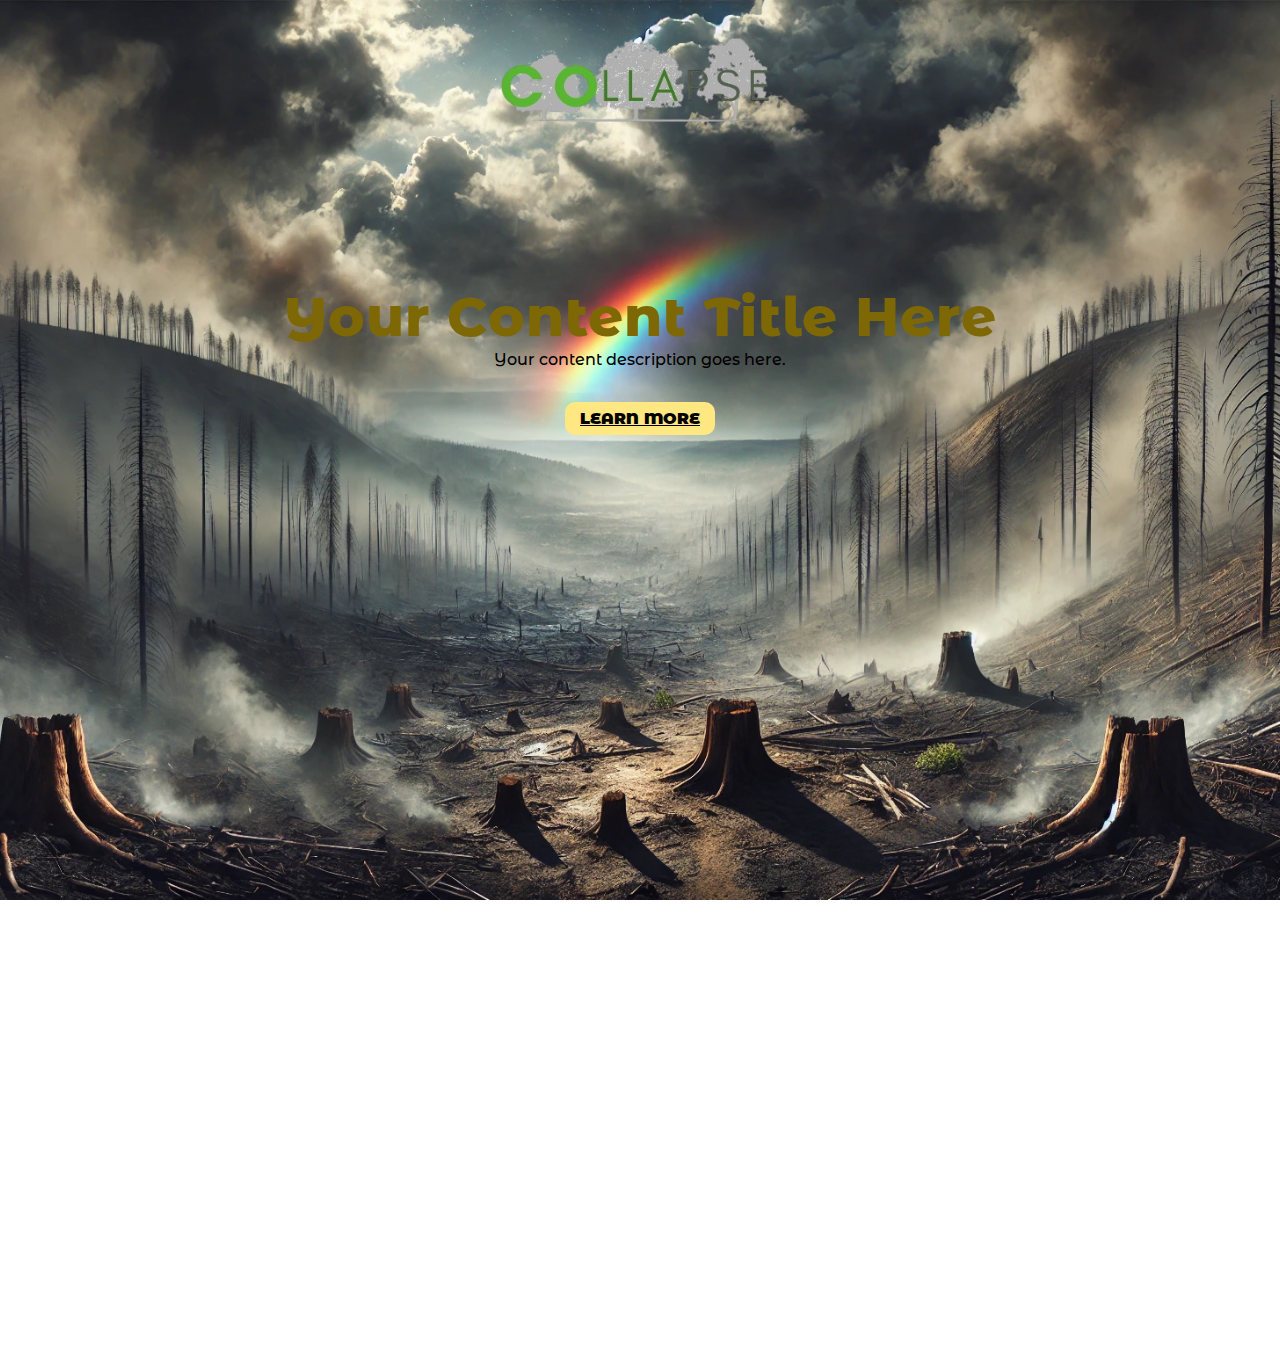
==== index.html @ cd017ec6 "Added a new page for generating the content" ====
<!DOCTYPE html>
<html lang="en">
<head>
  <meta charset="UTF-8" />
  <meta http-equiv="X-UA-Compatible" content="IE=edge" />
  <meta name="viewport" content="width=device-width, initial-scale=1.0" />
  <title>Document</title>
  <link rel="stylesheet" href="style.css" />
  <link rel="stylesheet" href="./style/css/all.min.css">
  <script src="randomno.js"></script> 
</head>
<body>
  <section>
    <input type="checkbox" id="check">
    <header>
      <label for="check">
        <i class="fas fa-bars menu-btn"></i>
        <i class="fas fa-times close-btn"></i>
      </label>
    </header>

    <div class="content">
      <img src="title.png" alt="Image" class="centered-image">
      <div class="info">
        <h2>Your Content Title Here</h2>
        <p>Your content description goes here.</p>
        <a href="#" class="info-btn">Learn More</a>
      </div>
    </div>

    <!-- Social Media Icons -->
    <div class="media-icons">
      <a href="#"><i class="fab fa-facebook-f"></i></a>
      <a href="#"><i class="fab fa-twitter"></i></a>
      <a href="#"><i class="fab fa-instagram"></i></a>
    </div>
    <div class="container">
      <div class="nextpage">
          
      </div>
    </div>
  </section>
</body>
</html>
---- style.css ----
@import url("https://fonts.googleapis.com/css2?family=Montserrat+Alternates:wght@100;500;900&display=swap");

* {
  margin: 0;
  padding: 0;
  box-sizing: border-box;
  font-family: "Montserrat Alternates", sans-serif;
}

section {
  position: relative;
  display: flex;
  flex-direction: column;
  align-items: center;
  width: 100%;
  height: 100vh;
  background-image: url(a86589f2-6cae-4448-a960-3ab7c2816e41.jpg);
  background-size: cover;
  background-position: center;
}

header {
  position: relative;
  width: 100%;
  padding: 30px 100px;
  display: flex;
  justify-content: space-between;
  align-items: center;
}

header .navigation a {
  color: rgb(51, 255, 0);
  padding: 2px 15px;
  letter-spacing: 1px;
  text-decoration: none;
  font-weight: 800;
  border-radius: 20px;
  transition: background 0.3s;
}

header .navigation a:hover {
  background: #f8f8f8;
}

.content {
  text-align: center;
  margin-top: -190px;
  width: 90%;
}

.centered-image {
  display: block;
  margin: 0 auto;
  width: 35%;
  padding-top: 10px;
}

.info h2 {
  color: #7e6805;
  font-size: 55px;
  font-weight: 800;
  letter-spacing: 1px;
}

.info p {
  font-size: 16px;
  font-weight: 500;
  margin-bottom: 40px;
}

.info-btn {
  color: black;
  background: #ffe781;
  text-transform: uppercase;
  font-weight: 900;
  padding: 7px 15px;
  border-radius: 10px;
  transition: background 0.5s;
}

.info-btn:hover {
  background: #ffffff;
}

.media-icons {
  display: flex;
  justify-content: center;
  align-items: center;
  margin-top: 20px;
}

.media-icons a {
  color: black;
  font-size: 25px;
  transition: transform 0.3s;
  margin: 0 30px;
}

.media-icons a:hover {
  transform: scale(1.5);
}

label {
  display: none;
}

#check {
  display: none;
}

/* Responsive Styles */
@media (max-width: 960px) {
  header {
    padding: 30px 20px;
  }

  header .navigation {
    display: none;
  }

  label {
    display: block;
    font-size: 25px;
    cursor: pointer;
  }

  #check:checked ~ .navigation {
    display: flex;
    flex-direction: column;
    justify-content: center;
    align-items: center;
    position: fixed;
    top: 0;
    bottom: 0;
    left: 0;
    right: 0;
    background: rgba(255, 231, 129, 0.8);
  }

  .centered-image {
    width: 70%;
  }

  .info h2 {
    font-size: 35px;
  }

  .info p {
    font-size: 14px;
  }
}
.container{
  width: 100%;
  height: 100vh;
}
.nextpage{
  width: 100%;
  height: 100vh;
  display: flex;
  align-items: center;
  justify-content: center;
  gap: 60px;
  color: #f8f8f8;

  }
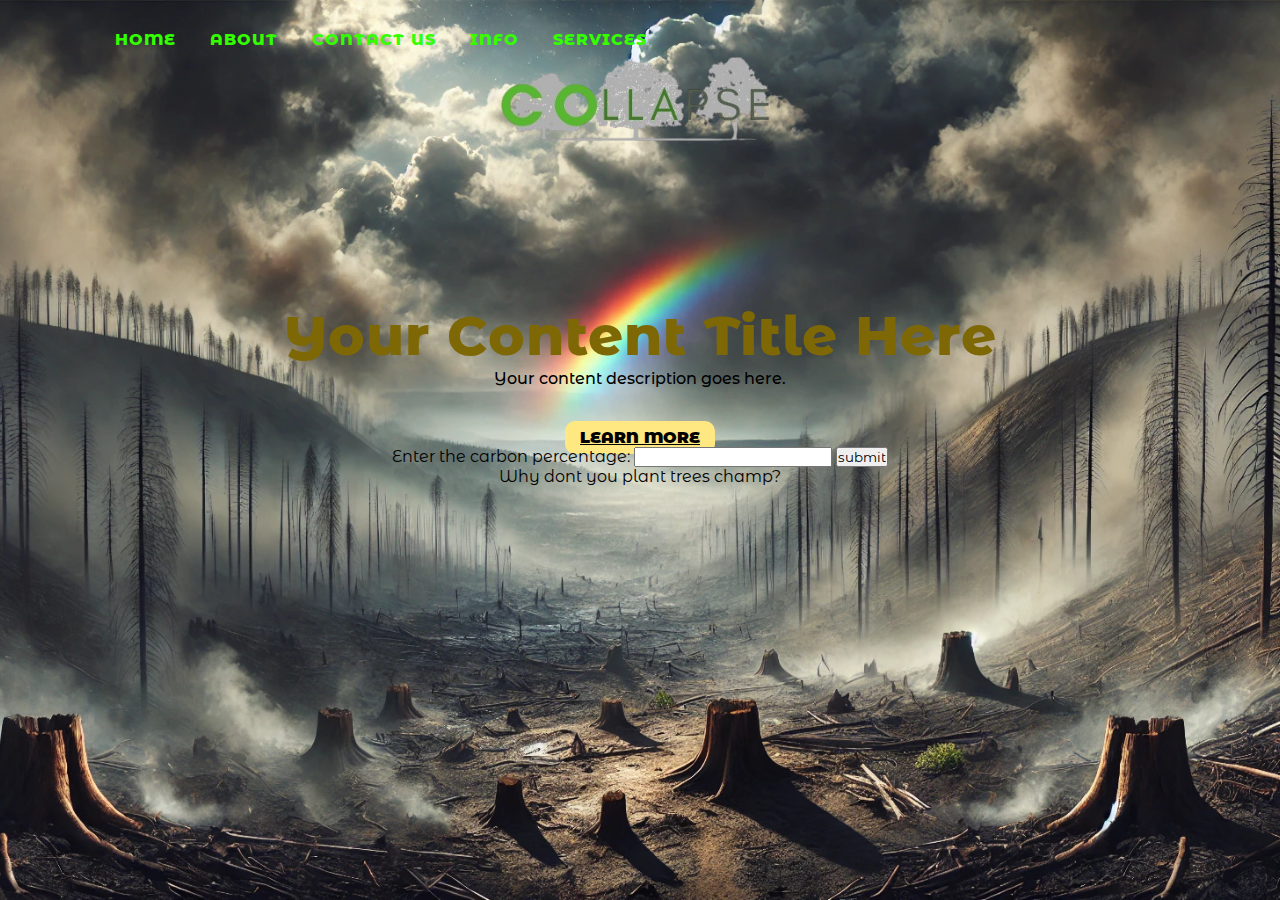
==== commit 731fddc1: "random" ====
--- a/index.html
+++ b/index.html
@@ -7,18 +7,25 @@
   <title>Document</title>
   <link rel="stylesheet" href="style.css" />
   <link rel="stylesheet" href="./style/css/all.min.css">
-  <script src="randomno.js"></script> 
 </head>
 <body>
   <section>
     <input type="checkbox" id="check">
     <header>
+      <div class="navigation">
+        <a href="#">HOME</a>
+        <a href="#">ABOUT</a>
+        <a href="#">CONTACT US</a>
+        <a href="#">INFO</a>
+        <a href="#">SERVICES</a>
+      </div>
       <label for="check">
         <i class="fas fa-bars menu-btn"></i>
         <i class="fas fa-times close-btn"></i>
       </label>
     </header>
 
+    <!-- Main Content -->
     <div class="content">
       <img src="title.png" alt="Image" class="centered-image">
       <div class="info">
@@ -27,6 +34,12 @@
         <a href="#" class="info-btn">Learn More</a>
       </div>
     </div>
+    <form>
+      Enter the carbon percentage: <input type="text" id="cpercent">
+      <input type="button" onclick="randNum()" value="submit">
+    </form>
+    <p>Why dont you plant <span id="result"></span> trees champ?</p>
+    <script src="randomno.js"></script>
 
     <!-- Social Media Icons -->
     <div class="media-icons">
@@ -34,11 +47,6 @@
       <a href="#"><i class="fab fa-twitter"></i></a>
       <a href="#"><i class="fab fa-instagram"></i></a>
     </div>
-    <div class="container">
-      <div class="nextpage">
-          
-      </div>
-    </div>
   </section>
 </body>
 </html>
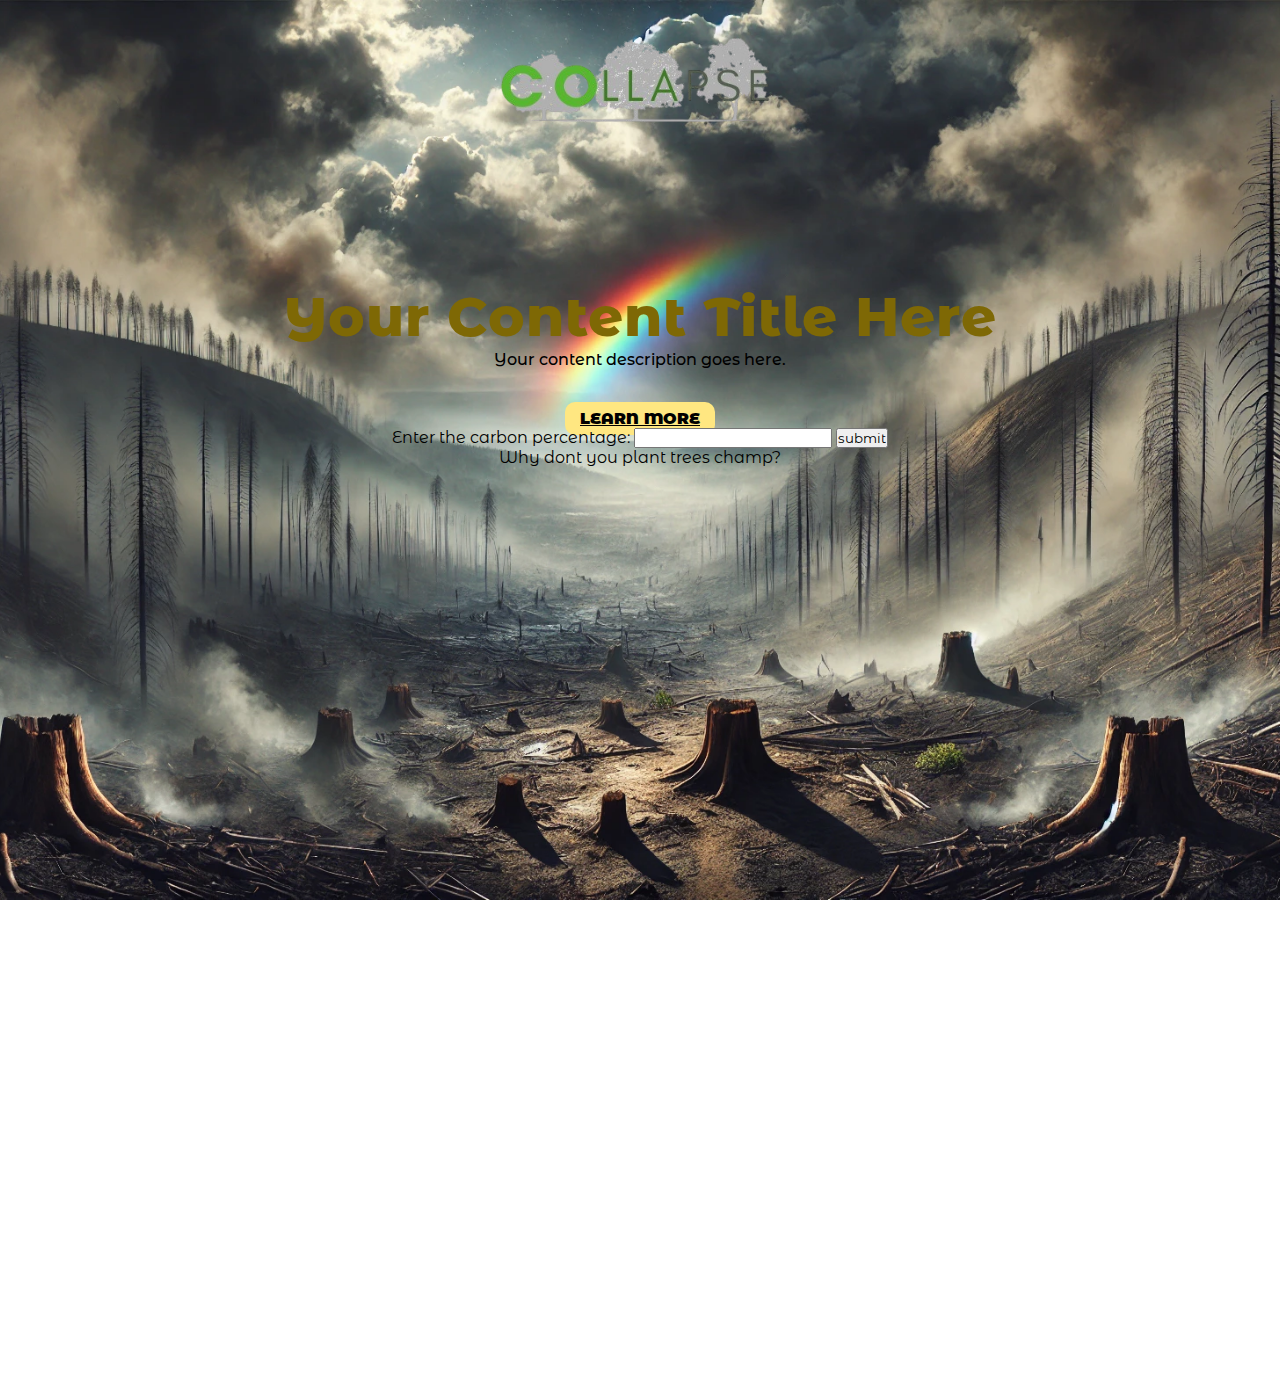
==== commit bd6bd995: "random" ====
--- a/index.html
+++ b/index.html
@@ -7,25 +7,18 @@
   <title>Document</title>
   <link rel="stylesheet" href="style.css" />
   <link rel="stylesheet" href="./style/css/all.min.css">
+  <script src="randomno.js"></script> 
 </head>
 <body>
   <section>
     <input type="checkbox" id="check">
     <header>
-      <div class="navigation">
-        <a href="#">HOME</a>
-        <a href="#">ABOUT</a>
-        <a href="#">CONTACT US</a>
-        <a href="#">INFO</a>
-        <a href="#">SERVICES</a>
-      </div>
       <label for="check">
         <i class="fas fa-bars menu-btn"></i>
         <i class="fas fa-times close-btn"></i>
       </label>
     </header>
 
-    <!-- Main Content -->
     <div class="content">
       <img src="title.png" alt="Image" class="centered-image">
       <div class="info">
@@ -47,6 +40,11 @@
       <a href="#"><i class="fab fa-twitter"></i></a>
       <a href="#"><i class="fab fa-instagram"></i></a>
     </div>
+    <div class="container">
+      <div class="nextpage">
+          
+      </div>
+    </div>
   </section>
 </body>
 </html>
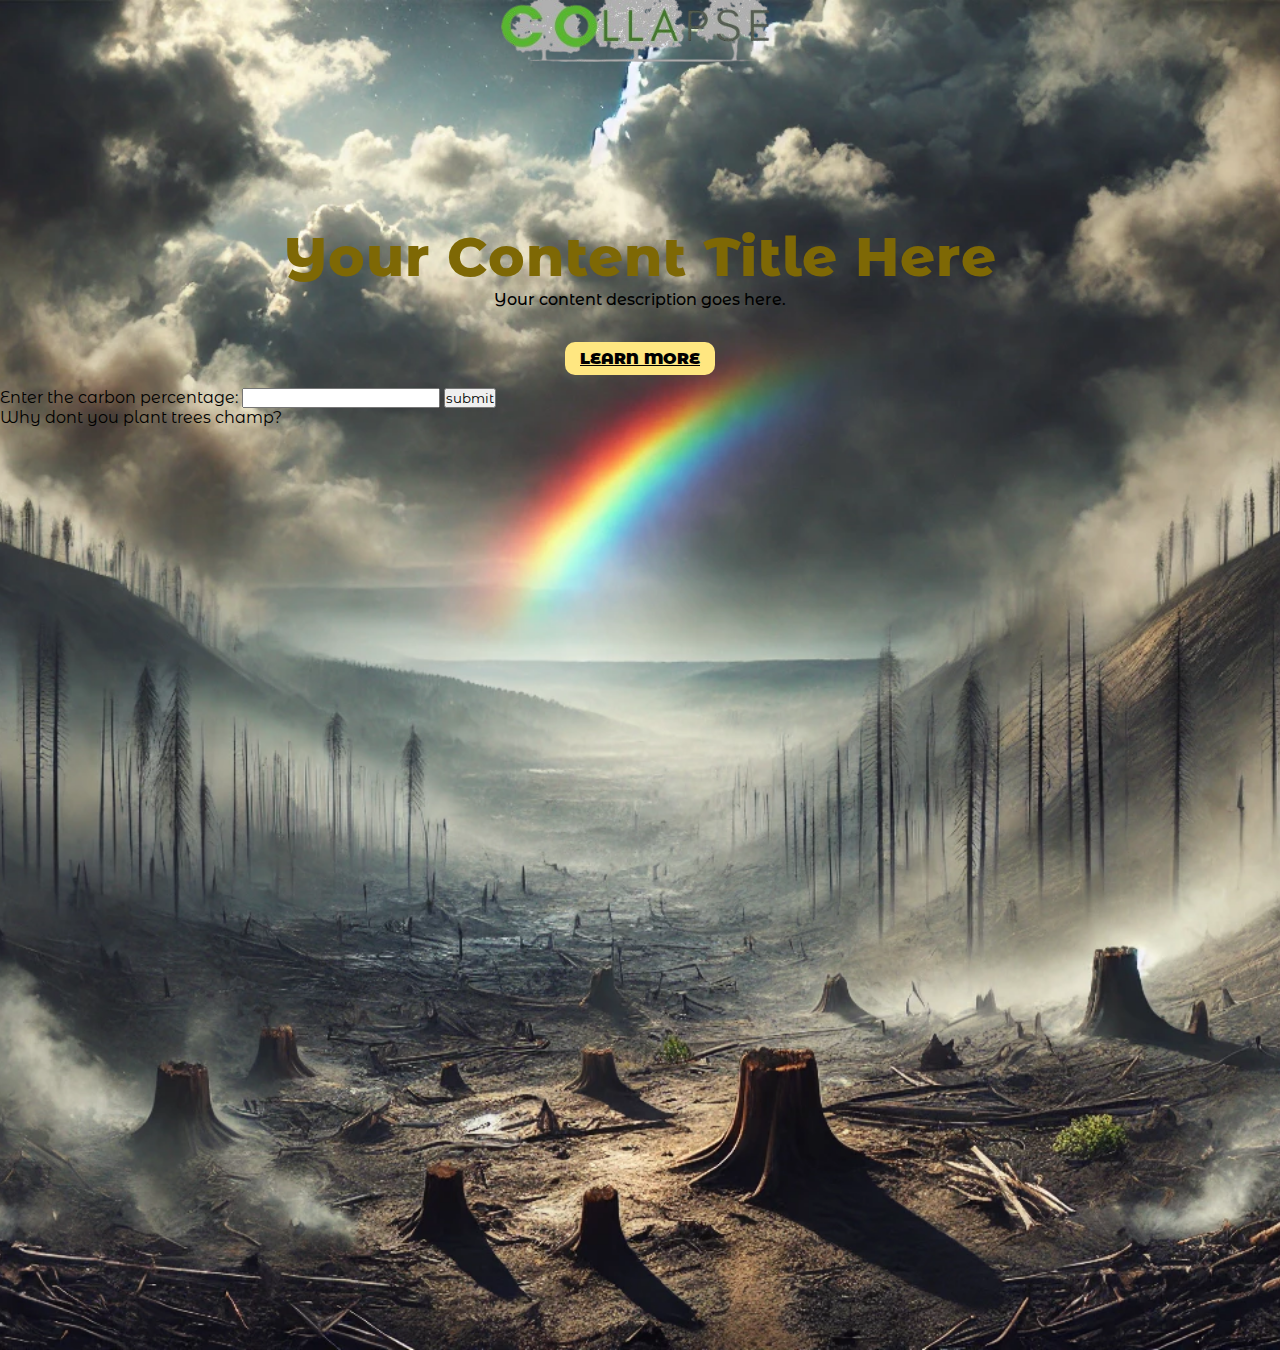
==== commit 61be64a2: "Updated the javascript and added second page to it" ====
--- a/index.html
+++ b/index.html
@@ -1,3 +1,4 @@
+
 <!DOCTYPE html>
 <html lang="en">
 <head>
@@ -10,7 +11,7 @@
   <script src="randomno.js"></script> 
 </head>
 <body>
-  <section>
+  <section class="first-page">
     <input type="checkbox" id="check">
     <header>
       <label for="check">
@@ -27,12 +28,7 @@
         <a href="#" class="info-btn">Learn More</a>
       </div>
     </div>
-    <form>
-      Enter the carbon percentage: <input type="text" id="cpercent">
-      <input type="button" onclick="randNum()" value="submit">
-    </form>
-    <p>Why dont you plant <span id="result"></span> trees champ?</p>
-    <script src="randomno.js"></script>
+    
 
     <!-- Social Media Icons -->
     <div class="media-icons">
@@ -42,7 +38,12 @@
     </div>
     <div class="container">
       <div class="nextpage">
-          
+        <form>
+          Enter the carbon percentage: <input type="text" id="cpercent">
+          <input type="button" onclick="randNum()" value="submit">
+        </form>
+        <p>Why dont you plant <span id="result"></span> trees champ?</p>
+        <script src="randomno.js"></script>
       </div>
     </div>
   </section>
--- a/style.css
+++ b/style.css
@@ -13,35 +13,17 @@
   flex-direction: column;
   align-items: center;
   width: 100%;
-  height: 100vh;
+  height: 150vh;
   background-image: url(a86589f2-6cae-4448-a960-3ab7c2816e41.jpg);
   background-size: cover;
   background-position: center;
 }
-
-header {
+.first-page {
   position: relative;
-  width: 100%;
-  padding: 30px 100px;
-  display: flex;
-  justify-content: space-between;
-  align-items: center;
+  background-image: url(a86589f2-6cae-4448-a960-3ab7c2816e41.jpg);
+  background-size: cover;
+  background-position: center;
 }
-
-header .navigation a {
-  color: rgb(51, 255, 0);
-  padding: 2px 15px;
-  letter-spacing: 1px;
-  text-decoration: none;
-  font-weight: 800;
-  border-radius: 20px;
-  transition: background 0.3s;
-}
-
-header .navigation a:hover {
-  background: #f8f8f8;
-}
-
 .content {
   text-align: center;
   margin-top: -190px;
@@ -153,13 +135,3 @@
   width: 100%;
   height: 100vh;
 }
-.nextpage{
-  width: 100%;
-  height: 100vh;
-  display: flex;
-  align-items: center;
-  justify-content: center;
-  gap: 60px;
-  color: #f8f8f8;
-
-  }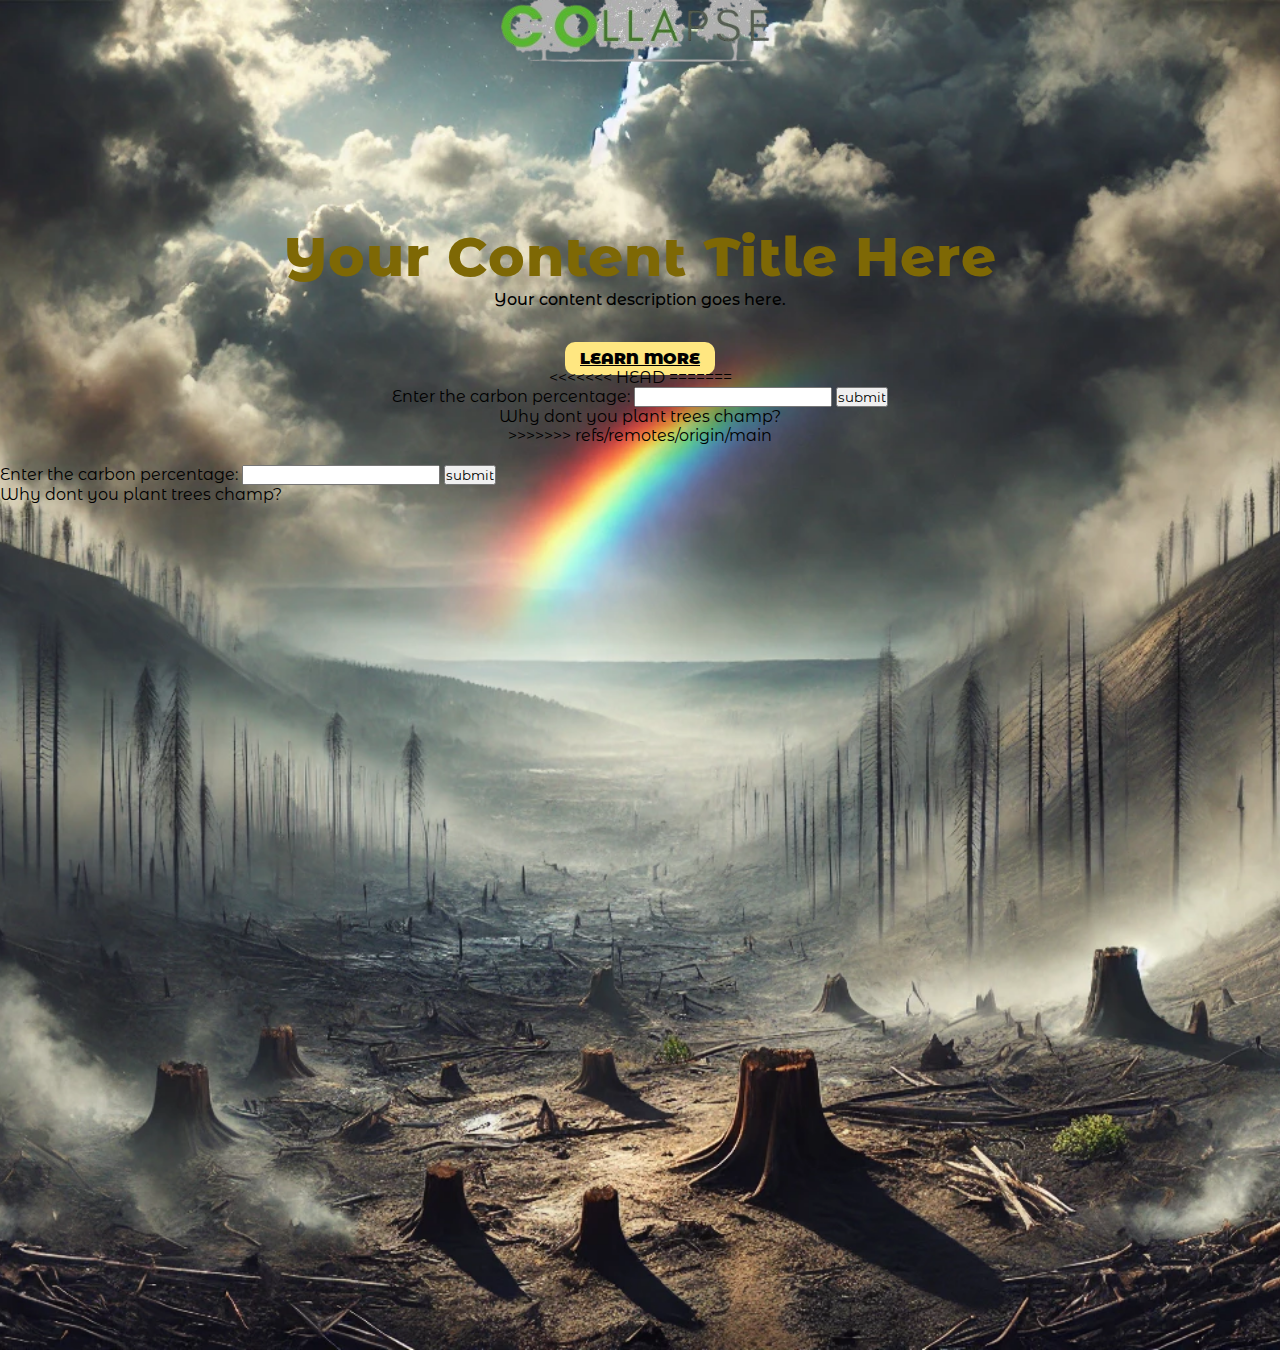
==== commit c9766c0d: "Updated the javascript and added second page to it" ====
--- a/index.html
+++ b/index.html
@@ -28,7 +28,16 @@
         <a href="#" class="info-btn">Learn More</a>
       </div>
     </div>
+<<<<<<< HEAD
     
+=======
+    <form>
+      Enter the carbon percentage: <input type="text" id="cpercent">
+      <input type="button" onclick="randNum()" value="submit">
+    </form>
+    <p>Why dont you plant <span id="result"></span> trees champ?</p>
+    <script src="randomno.js"></script>
+>>>>>>> refs/remotes/origin/main
 
     <!-- Social Media Icons -->
     <div class="media-icons">
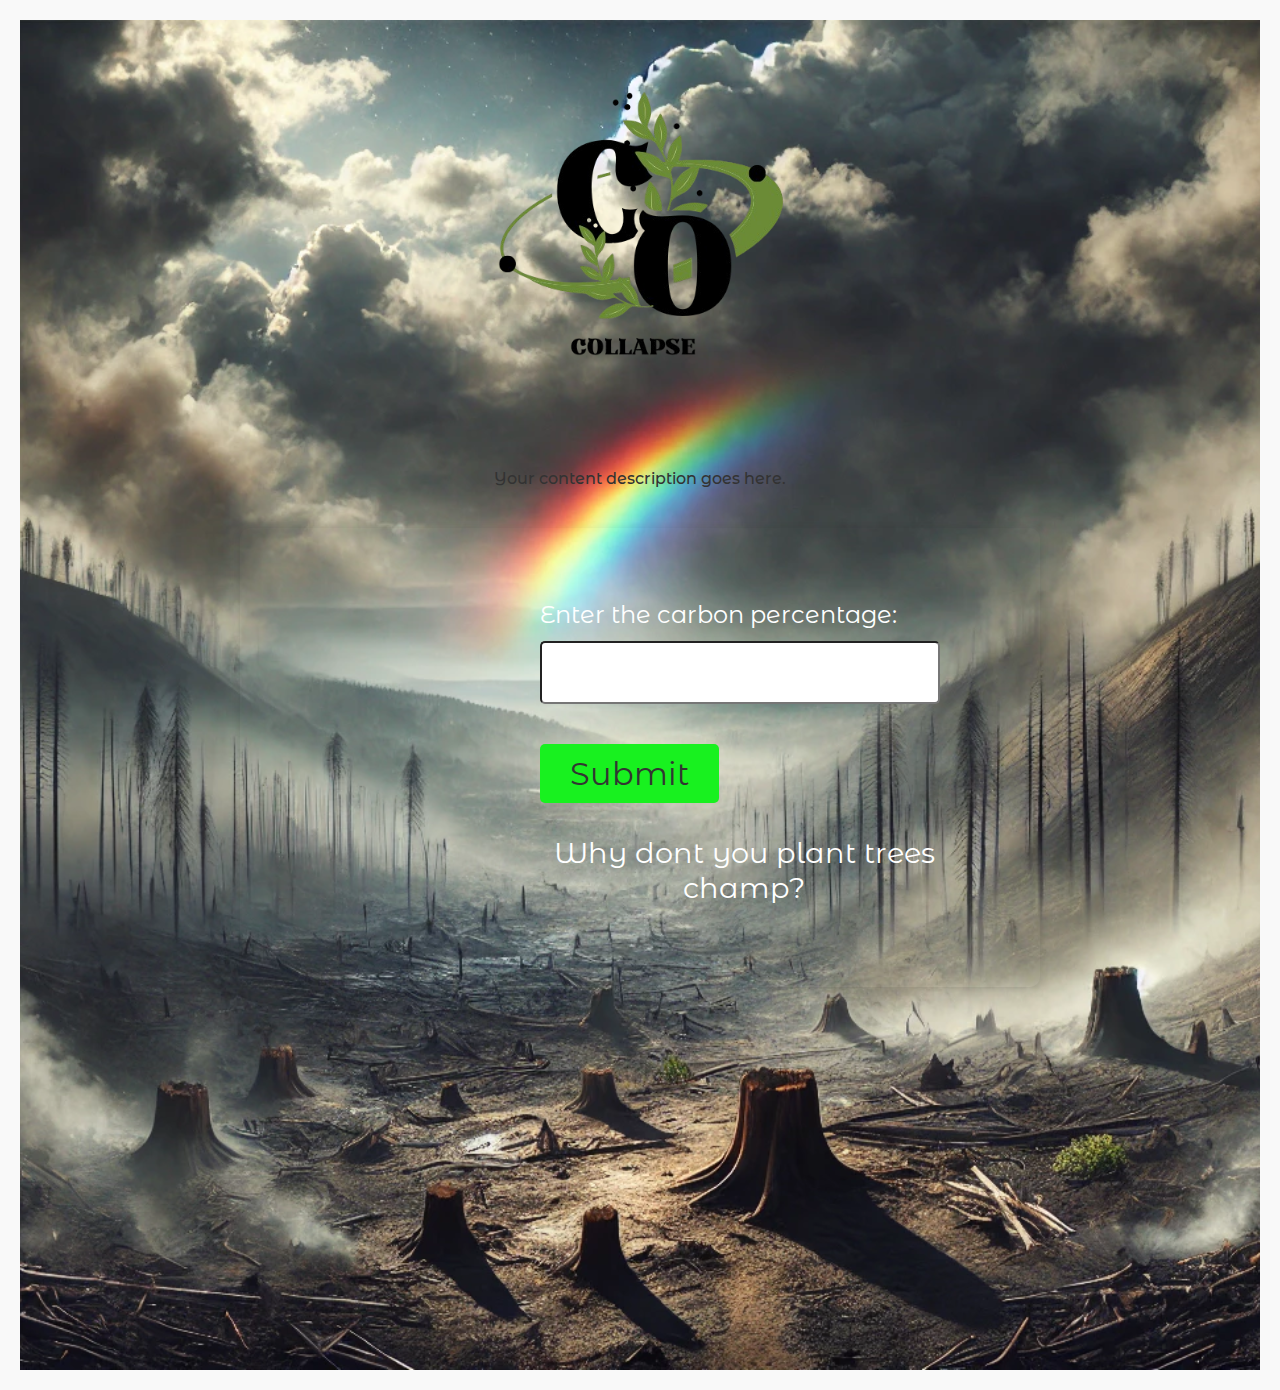
==== commit 9414aedc: "Changed some alignments" ====
--- a/index.html
+++ b/index.html
@@ -8,8 +8,10 @@
   <title>Document</title>
   <link rel="stylesheet" href="style.css" />
   <link rel="stylesheet" href="./style/css/all.min.css">
-  <script src="randomno.js"></script> 
+  
 </head>
+<script src="randomno.js"></script>
+
 <body>
   <section class="first-page">
     <input type="checkbox" id="check">
@@ -21,38 +23,26 @@
     </header>
 
     <div class="content">
-      <img src="title.png" alt="Image" class="centered-image">
+      <img src="logo.png" alt="Image" class="centered-image">
       <div class="info">
-        <h2>Your Content Title Here</h2>
         <p>Your content description goes here.</p>
-        <a href="#" class="info-btn">Learn More</a>
       </div>
     </div>
-<<<<<<< HEAD
-    
-=======
-    <form>
-      Enter the carbon percentage: <input type="text" id="cpercent">
-      <input type="button" onclick="randNum()" value="submit">
-    </form>
-    <p>Why dont you plant <span id="result"></span> trees champ?</p>
-    <script src="randomno.js"></script>
->>>>>>> refs/remotes/origin/main
 
-    <!-- Social Media Icons -->
-    <div class="media-icons">
-      <a href="#"><i class="fab fa-facebook-f"></i></a>
-      <a href="#"><i class="fab fa-twitter"></i></a>
-      <a href="#"><i class="fab fa-instagram"></i></a>
-    </div>
     <div class="container">
       <div class="nextpage">
-        <form>
-          Enter the carbon percentage: <input type="text" id="cpercent">
-          <input type="button" onclick="randNum()" value="submit">
-        </form>
-        <p>Why dont you plant <span id="result"></span> trees champ?</p>
-        <script src="randomno.js"></script>
+        <div class="form-feed">
+          <form>
+            <label for="percent">Enter the carbon percentage:</label><input type="text" id="cpercent">
+            <button type="submit" onclick="randNum()">Submit</button>
+
+          </form>
+          
+          <label for="planting"><p>Why dont you plant <span id="result"></span> trees champ?</p></label>
+          <script src="randomno.js"></script>
+        </div>
+        
+        </div> 
       </div>
     </div>
   </section>
--- a/style.css
+++ b/style.css
@@ -15,12 +15,13 @@
   width: 100%;
   height: 150vh;
   background-image: url(a86589f2-6cae-4448-a960-3ab7c2816e41.jpg);
+  background-blend-mode: lighten;
   background-size: cover;
   background-position: center;
 }
 .first-page {
   position: relative;
-  background-image: url(a86589f2-6cae-4448-a960-3ab7c2816e41.jpg);
+  background-blend-mode: lighten;
   background-size: cover;
   background-position: center;
 }
@@ -34,7 +35,7 @@
   display: block;
   margin: 0 auto;
   width: 35%;
-  padding-top: 10px;
+  padding-top: 200px;
 }
 
 .info h2 {
@@ -135,3 +136,75 @@
   width: 100%;
   height: 100vh;
 }
+body {
+  font-family: 'Arial', sans-serif;
+  background-color: #f9f9f9; /* Light background for contrast */
+  color: #333;
+  margin: 0;
+  padding: 20px;
+}
+
+.form-feed {
+  padding: 60px 80px 70px 300px; /* Adjusted padding for a balanced layout */
+  
+  border-radius: 10px; 
+  box-shadow: 0 2px 10px rgba(0, 0, 0, 0.1);
+  max-width: 800px; 
+  margin: auto; 
+}
+
+h1 {
+  text-align: center; 
+  color: #4CAF50;
+}
+
+input[type="text"] {
+  padding: 10px;
+  border-radius: 5px;
+  width: 100%; 
+  max-width: 400px; 
+  margin-bottom: 40px;
+  font-size: 2em;
+  transition: border-color 0.3s; 
+}
+
+label{
+  padding: 12px 12px 12px 0;
+  display: inline-block;
+  font-size: x-large;
+  color: #ffffff;
+}
+input[type="text"]:focus {
+  border-color: #4CAF50; /* Change border color on focus */
+  outline: none; /* Remove default outline */
+}
+
+button[type="submit"] {
+  background-color: #18f11f; 
+  color: rgb(50, 53, 50); 
+  border: none;
+  padding: 10px 30px;
+  border-radius: 5px;
+  cursor: pointer;
+  font-size: 2em;
+  transition: background-color 0.3s, transform 0.2s; 
+}
+
+button[type="submit"]:hover {
+  background-color: #45a049; 
+  transform: translateY(-2px); 
+}
+button[type="submit"]:focus {
+  outline: 2px solid #4CAF50; 
+}
+
+p {
+  text-align: center; 
+  font-size: 1.2em; 
+  margin-top: 20px; 
+}
+
+#result {
+  font-weight: bold;
+  color: #004703; 
+}
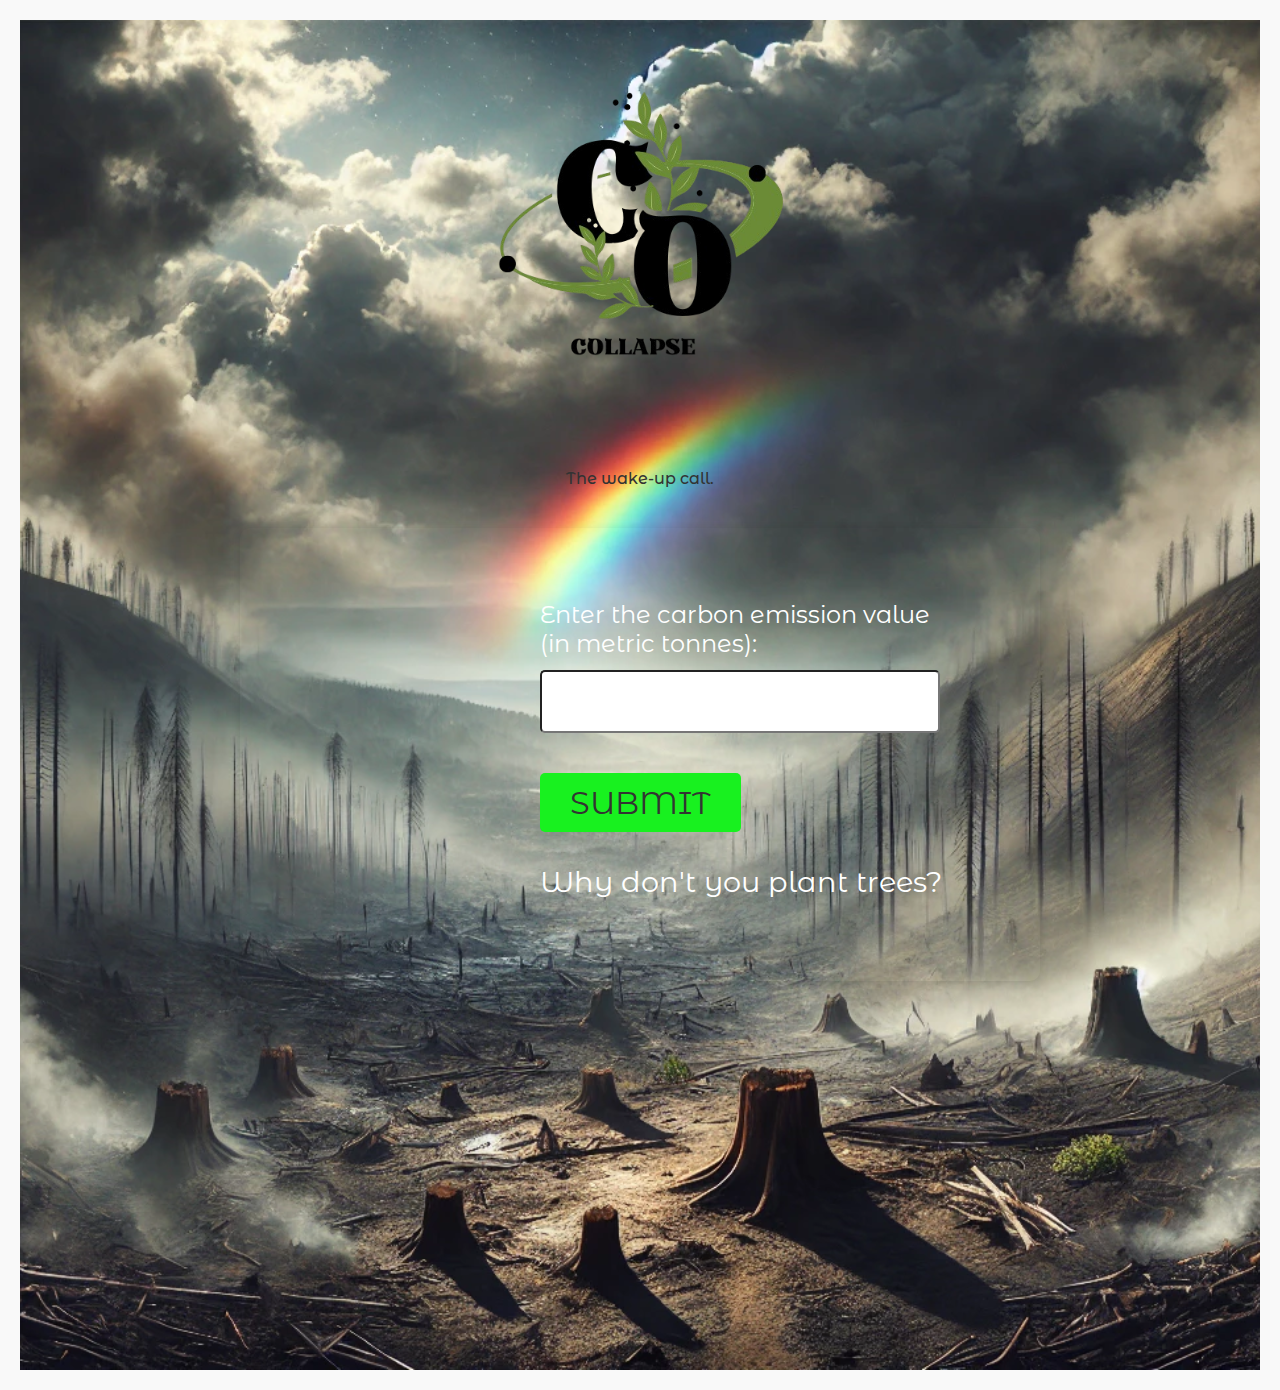
==== commit 20de1c18: "final changes1" ====
--- a/index.html
+++ b/index.html
@@ -1,4 +1,3 @@
-
 <!DOCTYPE html>
 <html lang="en">
 <head>
@@ -8,10 +7,7 @@
   <title>Document</title>
   <link rel="stylesheet" href="style.css" />
   <link rel="stylesheet" href="./style/css/all.min.css">
-  
 </head>
-<script src="randomno.js"></script>
-
 <body>
   <section class="first-page">
     <input type="checkbox" id="check">
@@ -25,7 +21,7 @@
     <div class="content">
       <img src="logo.png" alt="Image" class="centered-image">
       <div class="info">
-        <p>Your content description goes here.</p>
+        <p>The wake-up call.</p>
       </div>
     </div>
 
@@ -33,18 +29,14 @@
       <div class="nextpage">
         <div class="form-feed">
           <form>
-            <label for="percent">Enter the carbon percentage:</label><input type="text" id="cpercent">
-            <button type="submit" onclick="randNum()">Submit</button>
-
+            <label for="percent">Enter the carbon emission value (in metric tonnes):</label><input type="text" id="cpercent">
+            <button type="button" onclick="randNum()">SUBMIT</button>
           </form>
-          
-          <label for="planting"><p>Why dont you plant <span id="result"></span> trees champ?</p></label>
-          <script src="randomno.js"></script>
+          <label for="planting"><p>Why don't you plant <span id="result"></span> trees?</p></label>
         </div>
-        
-        </div> 
-      </div>
+      </div> 
     </div>
   </section>
+  <script src="randomno.js"></script>
 </body>
 </html>
--- a/style.css
+++ b/style.css
@@ -179,7 +179,7 @@
   outline: none; /* Remove default outline */
 }
 
-button[type="submit"] {
+button[type="button"] {
   background-color: #18f11f; 
   color: rgb(50, 53, 50); 
   border: none;
@@ -190,11 +190,11 @@
   transition: background-color 0.3s, transform 0.2s; 
 }
 
-button[type="submit"]:hover {
+button[type="button"]:hover {
   background-color: #45a049; 
   transform: translateY(-2px); 
 }
-button[type="submit"]:focus {
+button[type="button"]:focus {
   outline: 2px solid #4CAF50; 
 }
 
